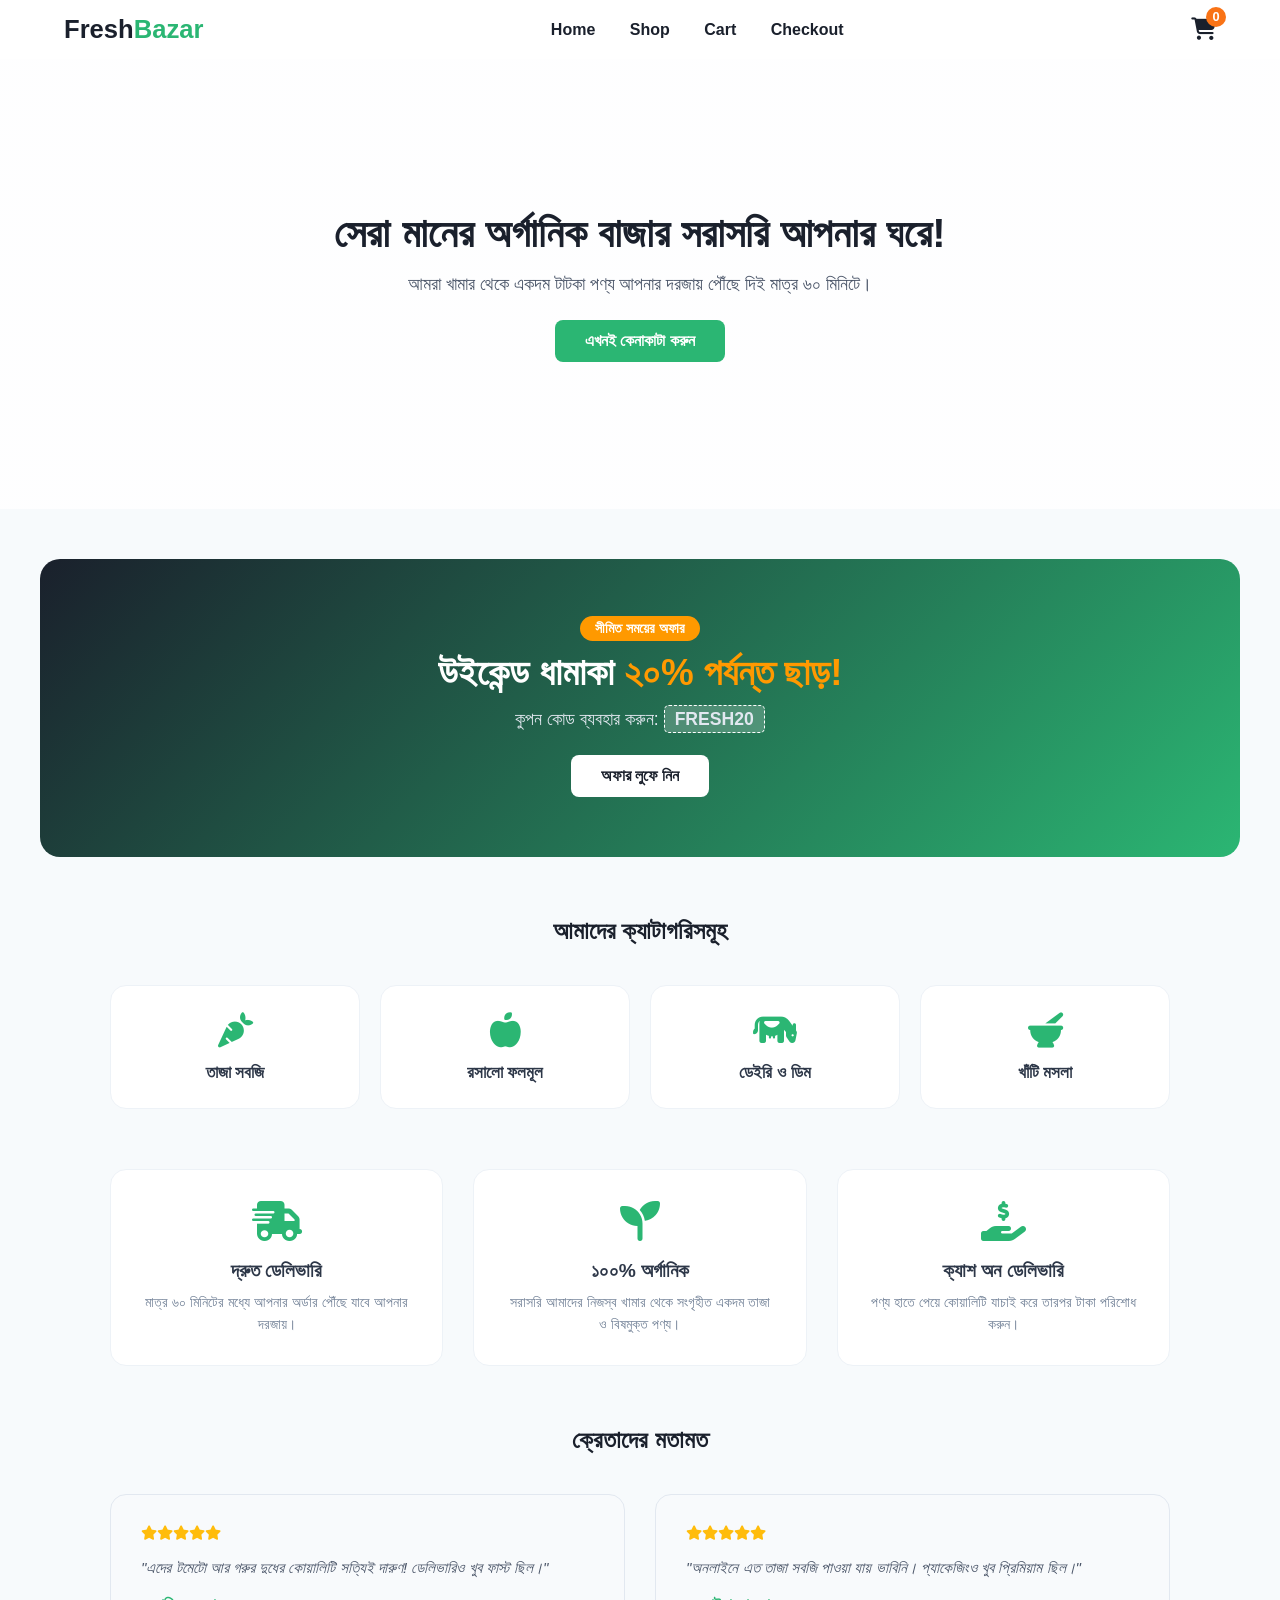
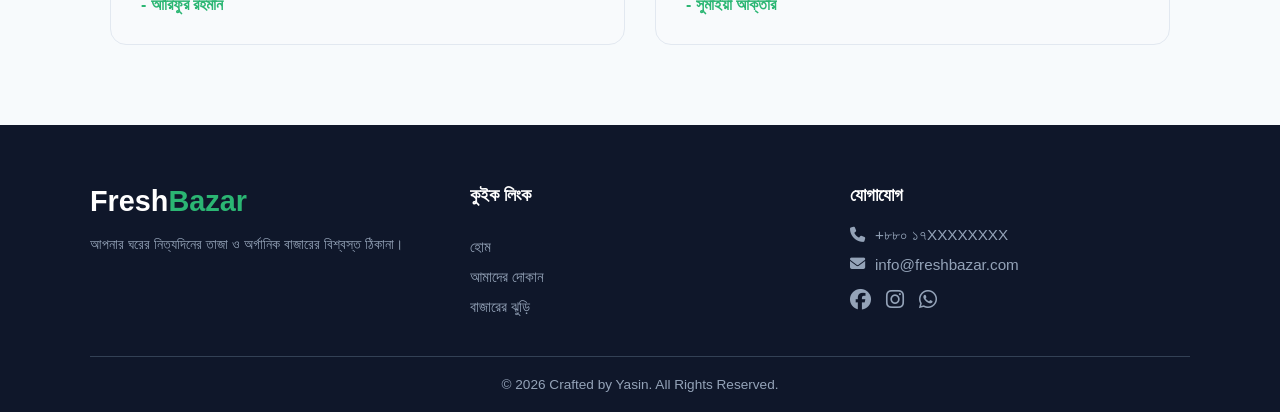
==== index.html @ c9fc0e52 "Add files via upload" ====
<!DOCTYPE html>
<html lang="bn">
<head>
    <meta charset="UTF-8">
    <meta name="viewport" content="width=device-width, initial-scale=1.0">
    <title>FreshBazar | মডার্ন অনলাইন গ্রোসারি</title>
    <link rel="stylesheet" href="https://cdnjs.cloudflare.com/ajax/libs/font-awesome/6.5.1/css/all.min.css">
    <link rel="stylesheet" href="style.css">
</head>
<body>

    <header>
        <nav class="navbar">
            <div class="logo">Fresh<span>Bazar</span></div>
            <div class="nav-links">
                <a href="index.html">Home</a>
                <a href="shop.html">Shop</a>
                <a href="cart.html">Cart</a>
                <a href="checkout.html">Checkout</a>
            </div>
            <div class="cart-btn">
                <i class="fa-solid fa-cart-shopping"></i>
                <span id="cart-count">0</span>
            </div>
        </nav>
    </header>

    <main>
        <section class="hero" id="home">
            <div class="hero-content">
                <h1>সেরা মানের <span class="green-text">অর্গানিক বাজার</span> সরাসরি আপনার ঘরে!</h1>
                <p>আমরা খামার থেকে একদম টাটকা পণ্য আপনার দরজায় পৌঁছে দিই মাত্র ৬০ মিনিটে।</p>
                <a href="shop.html" class="cta-btn">এখনই কেনাকাটা করুন</a>
            </div>
        </section>
        <section class="offer-banner">
    <div class="offer-content">
        <span class="promo-tag">সীমিত সময়ের অফার</span>
        <h2>উইকেন্ড ধামাকা <span class="discount-text">২০% পর্যন্ত ছাড়!</span></h2>
        <p>কুপন কোড ব্যবহার করুন: <strong class="code">FRESH20</strong></p>
        <a href="shop.html" class="banner-btn">অফার লুফে নিন</a>
    </div>
  </section>
        <section class="category-section">
    <div class="section-title">
        <h2>আমাদের <span class="green-text">ক্যাটাগরিসমূহ</span></h2>
    </div>
    <div class="category-grid">
        <a href="shop.html" class="category-card">
            <div class="cat-icon"><i class="fa-solid fa-carrot"></i></div>
            <h4>তাজা সবজি</h4>
        </a>
        <a href="shop.html" class="category-card">
            <div class="cat-icon"><i class="fa-solid fa-apple-whole"></i></div>
            <h4>রসালো ফলমূল</h4>
        </a>
        <a href="shop.html" class="category-card">
            <div class="cat-icon"><i class="fa-solid fa-cow"></i></div>
            <h4>ডেইরি ও ডিম</h4>
        </a>
        <a href="shop.html" class="category-card">
            <div class="cat-icon"><i class="fa-solid fa-mortar-pestle"></i></div>
            <h4>খাঁটি মসলা</h4>
        </a>
    </div>
</section>
       <section class="features-section">
    <div class="feature-card">
        <div class="feature-icon"><i class="fa-solid fa-truck-fast"></i></div>
        <h3>দ্রুত ডেলিভারি</h3>
        <p>মাত্র ৬০ মিনিটের মধ্যে আপনার অর্ডার পৌঁছে যাবে আপনার দরজায়।</p>
    </div>
    <div class="feature-card">
        <div class="feature-icon"><i class="fa-solid fa-seedling"></i></div>
        <h3>১০০% অর্গানিক</h3>
        <p>সরাসরি আমাদের নিজস্ব খামার থেকে সংগৃহীত একদম তাজা ও বিষমুক্ত পণ্য।</p>
    </div>
    <div class="feature-card">
        <div class="feature-icon"><i class="fa-solid fa-hand-holding-dollar"></i></div>
        <h3>ক্যাশ অন ডেলিভারি</h3>
        <p>পণ্য হাতে পেয়ে কোয়ালিটি যাচাই করে তারপর টাকা পরিশোধ করুন।</p>
    </div>
</section>

<section class="reviews-section">
    <div class="section-title">
        <h2>ক্রেতাদের <span class="green-text">মতামত</span></h2>
    </div>
    
    <div class="reviews-grid">
        <div class="review-card">
            <div class="stars"><i class="fa-solid fa-star"></i><i class="fa-solid fa-star"></i><i class="fa-solid fa-star"></i><i class="fa-solid fa-star"></i><i class="fa-solid fa-star"></i></div>
            <p>"এদের টমেটো আর গরুর দুধের কোয়ালিটি সত্যিই দারুণ! ডেলিভারিও খুব ফাস্ট ছিল।"</p>
            <h4>- আরিফুর রহমান</h4>
        </div>
        <div class="review-card">
            <div class="stars"><i class="fa-solid fa-star"></i><i class="fa-solid fa-star"></i><i class="fa-solid fa-star"></i><i class="fa-solid fa-star"></i><i class="fa-solid fa-star"></i></div>
            <p>"অনলাইনে এত তাজা সবজি পাওয়া যায় ভাবিনি। প্যাকেজিংও খুব প্রিমিয়াম ছিল।"</p>
            <h4>- সুমাইয়া আক্তার</h4>
        </div>
    </div>
</section>
    </main>
        <footer class="main-footer">
    <div class="footer-container">
        <div class="footer-brand">
            <div class="logo">Fresh<span>Bazar</span></div>
            <p>আপনার ঘরের নিত্যদিনের তাজা ও অর্গানিক বাজারের বিশ্বস্ত ঠিকানা।</p>
        </div>
        <div class="footer-links">
            <h4>কুইক লিংক</h4>
            <a href="index.html">হোম</a>
            <a href="shop.html">আমাদের দোকান</a>
            <a href="cart.html">বাজারের ঝুড়ি</a>
        </div>
        <div class="footer-contact">
            <h4>যোগাযোগ</h4>
            <p><i class="fa-solid fa-phone"></i> +৮৮০ ১৭XXXXXXXX</p>
            <p><i class="fa-solid fa-envelope"></i> info@freshbazar.com</p>
            <div class="social-icons">
                <a href="#"><i class="fa-brands fa-facebook"></i></a>
                <a href="#"><i class="fa-brands fa-instagram"></i></a>
                <a href="#"><i class="fa-brands fa-whatsapp"></i></a>
            </div>
        </div>
    </div>
    <div class="footer-bottom">
        <p>&copy; 2026 Crafted by Yasin. All Rights Reserved.</p>
    </div>
</footer>
    <script src="app.js"></script>
</body>
</html>
---- style.css ----
/* ==========================================================================
   ১. কালার ভেরিয়েবল ও বেসিক রিসেট (Clean Setup)
   ========================================================================== */
:root {
    --primary: #2bb673;     /* মডার্ন গ্রোসারি গ্রিন */
    --secondary: #ff9900;   /* কার্ট নোটিফিকেশন অরেঞ্জ */
    --dark: #1a202c;        /* টেক্সট কালার */
    --light: #f7fafc;       /* ব্যাকগ্রাউন্ড কালার */
    --white: #ffffff;
}

* {
    margin: 0;
    padding: 0;
    box-sizing: border-box;
    font-family: 'Inter', sans-serif;
}

body {
    background: var(--light);
    color: var(--dark);
    scroll-behavior: smooth;
}



/* ==========================================================================
   ২. হেডার ও নেভিগেশন বার (Sticky Navbar)
   ========================================================================== */
header {
    background: var(--white);
    padding: 15px 5%;
    position: sticky;
    top: 0;
    z-index: 100;
}

.navbar {
    display: flex;
    justify-content: space-between;
    align-items: center;
}

.logo {
    font-size: 1.6rem;
    font-weight: 800;
}

.logo span {
    color: var(--primary);
}

.nav-links a {
    text-decoration: none;
    color: var(--dark);
    margin: 0 15px;
    font-weight: 600;
}

.cart-btn {
    position: relative;
    font-size: 1.4rem;
    cursor: pointer;
}

#cart-count {
    position: absolute;
    top: -8px;
    right: -10px;
    background: var(--secondary);
    color: var(--white);
    font-size: 0.75rem;
    width: 20px;
    height: 20px;
    border-radius: 50%;
    display: flex;
    align-items: center;
    justify-content: center;
    font-weight: bold;
    transition: transform 0.2s; /* জাভাস্ক্রিপ্ট এনিমেশনের জন্য */
}



/* ==========================================================================
   ৩. হিরো ব্যানার সেকশন (Minimal Hero)
   ========================================================================== */
.hero {
    height: 50vh;
    background: linear-gradient(rgba(255,255,255,0.85), rgba(255,255,255,0.85)), 
                url('https://img.freepik.com/free-photo/fresh-vegetables-with-copy-space_23-2148314911.jpg');
    background-size: cover;
    background-position: center;
    display: flex;
    align-items: center;
    text-align: center;
    padding: 0 20px;
}

.hero-content {
    width: 100%;
    max-width: 800px;
    margin: 0 auto;
}

.hero-content h1 {
    font-size: 2.5rem;
    line-height: 1.3;
    margin-bottom: 15px;
}

.hero-content p {
    font-size: 1.1rem;
    color: #4a5568;
    margin-bottom: 25px;
}

.cta-btn {
    display: inline-block;
    background: var(--primary);
    color: var(--white);
    padding: 12px 30px;
    text-decoration: none;
    border-radius: 8px;
    font-weight: bold;
}



/* ==========================================================================
   ৪. প্রোডাক্ট সেকশন ও গ্রিড (Responsive Grid)
   ========================================================================== */
.shop-container {
    max-width: 1200px;
    margin: 60px auto;
    padding: 0 20px;
}

.section-title {
    text-align: center;
    margin-bottom: 40px;
}

.product-grid {
    display: grid;
    grid-template-columns: repeat(auto-fit, minmax(240px, 1fr));
    gap: 25px;
}



/* ==========================================================================
   ৫. মডার্ন প্রোডাক্ট কার্ড (Unique & Premium Card)
   ========================================================================== */
.product-card {
    background: var(--white);
    border-radius: 16px;
    padding: 20px;
    text-align: center;
    border: 1px solid #e2e8f0;
}

.img-box {
    height: 140px;
    display: flex;
    align-items: center;
    justify-content: center;
    margin-bottom: 15px;
    overflow: hidden; /* এটি জুম হওয়া ছবিকে কার্ডের বর্ডারের বাইরে যেতে দেবে না */
    position: relative;
}

.img-box img {
    max-height: 100%;
    transition: transform 0.3s ease;
}
.product-card:hover .img-box img {
    transform: scale(1.08); /* মাউস নিলে ছবি ৮% জুম হবে */
}

.product-card h3 {
    font-size: 1.15rem;
    margin-bottom: 5px;
}

.product-card p {
    color: #718096;
    font-size: 0.85rem;
    margin-bottom: 20px;
}

.price-box {
    display: flex;
    justify-content: space-between;
    align-items: center;
}

.price {
    font-size: 1.3rem;
    font-weight: 700;
}

.add-btn {
    background: #e6f7ed;
    color: var(--primary);
    border: none;
    padding: 8px 16px;
    border-radius: 8px;
    font-weight: 700;
    cursor: pointer;
}

.add-btn:hover {
    background: var(--primary);
    color: var(--white);
    transform: scale(1.05);
    background-color: #3b8754; /* আপনার প্রাইমারি কালারের একটু ডার্ক শেড */
    box-shadow: 0 4px 12px rgba(74, 169, 108, 0.2);
}
/* ক্লিক করার মুহূর্তে বাটনটি একটু দেবে যাবে (রিয়েল বাটনের মতো ফিলিংস) */
.add-btn:active {
    transform: scale(0.95);
}
/* Features Bar styling */
.features-bar {
    max-width: 1200px;
    margin: 40px auto;
    padding: 30px 20px;
    display: flex;
    justify-content: space-around;
    background: var(--white);
    border-radius: 16px;
    border: 1px solid #edf2f7;
    flex-wrap: wrap;
    gap: 20px;
}

.feature-item {
    display: flex;
    align-items: center;
    gap: 15px;
}

.feature-item i {
    font-size: 2rem;
    color: var(--primary);
}

.feature-item h4 {
    font-size: 1.1rem;
    margin-bottom: 2px;
}

.feature-item p {
    font-size: 0.85rem;
    color: #718096;
}




/* মোবাইলের জন্য ফিচারস বার ফিক্স */
@media (max-width: 768px) {
    .features-bar {
        flex-direction: column;
        align-items: flex-start;
        padding-left: 40px;
    }
}



/* ==========================================================================
   ৬. মোবাইল রেসপন্সিভ ফিক্স (Mobile Responsive)
   ========================================================================== */
@media (max-width: 768px) {
    .nav-links {
        display: none; /* মোবাইলে শুধু লোগো আর কার্ট আইকন থাকবে */
    }

    .hero-content h1 {
        font-size: 1.8rem;
    }

    .product-grid {
        grid-template-columns: repeat(2, 1fr); /* মোবাইলে পাশাপাশি ২টি করে প্রোডাক্ট দেখাবে */
        gap: 15px;
    }
    
    .product-card {
        padding: 15px;
    }
}
/* ==========================================================================
   ৭. অফার ব্যানার ও ডিসকাউন্ট স্টাইল (Offer & Promo)
   ========================================================================== */

/* প্রোমো ব্যানার */
.offer-banner {
    max-width: 1200px;
    margin: 50px auto;
    padding: 60px 20px;
    background: linear-gradient(135deg, #1a202c 0%, #2bb673 100%);
    border-radius: 20px;
    color: var(--white);
    text-align: center;
}

.promo-tag {
    background: var(--secondary);
    color: var(--white);
    padding: 5px 15px;
    border-radius: 50px;
    font-size: 0.85rem;
    font-weight: 700;
    text-transform: uppercase;
}

.offer-banner h2 {
    font-size: 2.3rem;
    margin: 15px 0;
}

.discount-text {
    color: var(--secondary);
}

.offer-banner p {
    font-size: 1.1rem;
    margin-bottom: 25px;
    color: #e2e8f0;
}

.offer-banner .code {
    background: rgba(255, 255, 255, 0.2);
    padding: 3px 10px;
    border-radius: 5px;
    border: 1px dashed var(--white);
}

.banner-btn {
    display: inline-block;
    background: var(--white);
    color: var(--dark);
    padding: 12px 30px;
    text-decoration: none;
    border-radius: 8px;
    font-weight: bold;
    transition: 0.3s;
}

.banner-btn:hover {
    background: var(--secondary);
    color: var(--white);
}


/* প্রোডাক্ট কার্ডের ডিসকাউন্ট ব্যাজ */
.product-card {
    position: relative; /* ব্যাজটি কোণায় সেট করার জন্য এটি জরুরি */
    transition: all 0.3s ease;
}

.badge-discount {
    position: absolute;
    top: 15px;
    left: 15px;
    background: #ff4d4d;
    color: var(--white);
    padding: 4px 10px;
    border-radius: 8px;
    font-size: 0.8rem;
    font-weight: bold;
    position: absolute;
    z-index: 10;
}


/* দামের বিন্যাস (Price Grid) */
.price-wrapper {
    display: flex;
    flex-direction: column;
    align-items: flex-start;
}

.old-price {
    font-size: 0.9rem;
    color: #a0aec0;
    text-decoration: line-through; /* মাঝখানে কাটা দাগ */
    margin-bottom: 2px;
}


/* মোবাইলের জন্য ব্যানার ফিক্স */
@media (max-width: 768px) {
    .offer-banner h2 {
        font-size: 1.6rem;
    }
    .offer-banner p {
        font-size: 0.95rem;
    }
}
/* ==========================================================================
   ৮. প্রোডাক্ট স্টক বার (Stock Progress Bar)
   ========================================================================== */

.stock-box {
    margin-bottom: 15px;
    text-align: left;
}

.stock-text {
    font-size: 0.8rem;
    color: #4a5568;
    margin-bottom: 5px;
    display: flex;
    justify-content: space-between;
}

.stock-text span {
    font-weight: bold;
    color: #ff4d4d; /* স্টক কম থাকলে লাল রঙে দেখাবে */
}

.stock-bar {
    width: 100%;
    height: 6px;
    background: #edf2f7;
    border-radius: 10px;
    overflow: hidden;
}

.stock-progress {
    height: 100%;
    background: linear-gradient(90deg, #ff4d4d, var(--secondary));
    border-radius: 10px;
}
/* ==========================================================================
   ৯. কার্ট ও চেকআউট পেজ স্টাইল (Cart & Checkout Pages)
   ========================================================================== */

/* পেজগুলোর কাস্টম উইথ */
.max-width-cart {
    max-width: 800px;
}

.max-width-checkout {
    max-width: 600px;
}

.logo a {
    text-decoration: none;
    color: inherit;
}

/* কার্ট বক্স ডিজাইন */
.cart-box {
    background: var(--white);
    padding: 30px;
    border-radius: 20px;
    border: 1px solid #edf2f7;
}

.cart-list {
    display: flex;
    flex-direction: column;
    gap: 20px;
}

.cart-item {
    display: flex;
    justify-content: space-between;
    align-items: center;
    border-bottom: 1px solid #edf2f7;
    padding-bottom: 15px;
}

.cart-item-info {
    display: flex;
    align-items: center;
    gap: 15px;
}

.cart-item-info img {
    width: 50px;
    height: 50px;
    object-fit: contain;
}

.cart-item-info h4 {
    font-size: 1.1rem;
}

.cart-item-info p {
    font-size: 0.85rem;
    color: #718096;
}

.item-price {
    font-size: 1.2rem;
    font-weight: 700;
}

.cart-total-section {
    margin-top: 30px;
    display: flex;
    flex-direction: column;
    align-items: flex-end;
    gap: 15px;
}

.cart-total-section h3 {
    font-size: 1.4rem;
}

.cart-total-section .cta-btn {
    text-decoration: none;
}


/* চেকআউট ফর্ম ডিজাইন */
.checkout-form {
    background: var(--white);
    padding: 40px;
    border-radius: 20px;
    border: 1px solid #edf2f7;
    display: flex;
    flex-direction: column;
    gap: 20px;
}

.input-group {
    display: flex;
    flex-direction: column;
}

.input-group label {
    margin-bottom: 8px;
    font-weight: 600;
    font-size: 0.95rem;
    color: #4a5568;
    text-align: left;
}

.input-group input, 
.input-group textarea {
    width: 100%;
    padding: 14px;
    border: 1px solid #e2e8f0;
    border-radius: 10px;
    font-size: 1rem;
    outline: none;
    background: #f8fafc;
    transition: 0.3s;
}

.input-group textarea {
    font-family: inherit;
    resize: none;
}

.input-group input:focus, 
.input-group textarea:focus {
    border-color: var(--primary);
    background: var(--white);
}

.payment-notice {
    background: #e6f7ed;
    padding: 15px;
    border-radius: 10px;
    display: flex;
    align-items: center;
    gap: 10px;
    color: var(--primary);
    font-weight: 600;
    font-size: 0.9rem;
}

.full-width-btn {
    border: none;
    width: 100%;
    cursor: pointer;
    text-align: center;
}
/* ==========================================================================
   ১০. হোম পেজের নতুন সেকশন স্টাইল (Features & Reviews)
   ========================================================================== */

/* বৈশিষ্ট্য সেকশন */
.features-section {
    display: grid;
    grid-template-columns: repeat(auto-fit, minmax(250px, 1fr));
    gap: 30px;
    margin: 50px auto;
    max-width: 1100px;
    padding: 0 20px;
}

.feature-card {
    background: var(--white);
    padding: 30px;
    border-radius: 16px;
    text-align: center;
    border: 1px solid #edf2f7;
    transition: transform 0.3s ease, box-shadow 0.3s ease;
}

.feature-card:hover {
    transform: translateY(-5px);
    box-shadow: 0 10px 20px rgba(0, 0, 0, 0.05);
}

.feature-icon {
    font-size: 2.5rem;
    color: var(--primary);
    margin-bottom: 15px;
}

.feature-card h3 {
    font-size: 1.2rem;
    color: #2d3748;
    margin-bottom: 10px;
}

.feature-card p {
    font-size: 0.9rem;
    color: #718096;
    line-height: 1.5;
}

/* রিভিউ সেকশন */
.reviews-section {
    margin: 60px auto;
    max-width: 1100px;
    padding: 0 20px;
}

.reviews-grid {
    display: grid;
    grid-template-columns: repeat(auto-fit, minmax(300px, 1fr));
    gap: 30px;
    margin-top: 30px;
}

.review-card {
    background: #f8fafc;
    padding: 30px;
    border-radius: 16px;
    border: 1px solid #e2e8f0;
    position: relative;
    text-align: left;
}

.stars {
    color: #ffbc0b;
    margin-bottom: 15px;
    font-size: 0.9rem;
}

.review-card p {
    font-style: italic;
    color: #4a5568;
    font-size: 0.95rem;
    line-height: 1.6;
    margin-bottom: 15px;
}

.review-card h4 {
    font-size: 1rem;
    color: var(--primary);
    font-weight: 600;
}
/* ==========================================================================
   ১১. ক্যাটাগরি ও মডার্ন ফুটার স্টাইল (Category & Footer)
   ========================================================================== */

/* ক্যাটাগরি সেকশন */
.category-section {
    margin: 60px auto;
    max-width: 1100px;
    padding: 0 20px;
}

.category-grid {
    display: grid;
    grid-template-columns: repeat(auto-fit, minmax(180px, 1fr));
    gap: 20px;
    margin-top: 30px;
}

.category-card {
    background: #ffffff;
    padding: 25px 15px;
    border-radius: 16px;
    text-align: center;
    border: 1px solid #edf2f7;
    text-decoration: none;
    color: inherit;
    transition: all 0.3s ease;
}

.category-card:hover {
    transform: translateY(-5px);
    border-color: var(--primary);
    box-shadow: 0 10px 20px rgba(74, 169, 108, 0.08);
}

.cat-icon {
    font-size: 2.2rem;
    color: var(--primary);
    margin-bottom: 12px;
}

.category-card h4 {
    font-size: 1.05rem;
    color: #2d3748;
    font-weight: 600;
}

/* বড় ফুটার স্টাইল */
.main-footer {
    background: #0f172a; /* ডার্ক মডার্ন কালার */
    color: #94a3b8;
    padding: 60px 20px 20px 20px;
    margin-top: 80px;
    font-family: inherit;
}

.footer-container {
    max-width: 1100px;
    margin: 0 auto;
    display: grid;
    grid-template-columns: repeat(auto-fit, minmax(250px, 1fr));
    gap: 40px;
    text-align: left;
}

.footer-brand .logo {
    font-size: 1.8rem;
    font-weight: bold;
    color: #ffffff;
    margin-bottom: 15px;
}

.footer-brand .logo span {
    color: var(--primary);
}

.footer-brand p {
    font-size: 0.9rem;
    line-height: 1.6;
}

.footer-links h4, 
.footer-contact h4 {
    color: #ffffff;
    font-size: 1.1rem;
    margin-bottom: 20px;
    font-weight: 600;
}

.footer-links {
    display: flex;
    flex-direction: column;
    gap: 12px;
}

.footer-links a {
    color: #94a3b8;
    text-decoration: none;
    font-size: 0.95rem;
    transition: 0.2s;
}

.footer-links a:hover {
    color: var(--primary);
    padding-left: 5px;
}

.footer-contact p {
    font-size: 0.95rem;
    margin-bottom: 12px;
    display: flex;
    align-items: center;
    gap: 10px;
}

.social-icons {
    display: flex;
    gap: 15px;
    margin-top: 15px;
}

.social-icons a {
    color: #94a3b8;
    font-size: 1.3rem;
    transition: 0.3s;
}

.social-icons a:hover {
    color: var(--primary);
    transform: scale(1.1);
}

.footer-bottom {
    max-width: 1100px;
    margin: 40px auto 0 auto;
    padding-top: 20px;
    border-top: 1px solid #334155;
    text-align: center;
    font-size: 0.85rem;
}
/* ==========================================================================
   ১২. শপ পেজ ক্যাটাগরি বাটন স্টাইল (Shop Page Category Buttons)
   ========================================================================== */
.shop-categories {
    display: flex;
    justify-content: center;
    gap: 15px;
    margin: 30px auto;
    flex-wrap: wrap;
    max-width: 1100px;
    padding: 0 20px;
}

.shop-cat-btn {
    background: #ffffff;
    color: #4a5568;
    border: 1px solid #e2e8f0;
    padding: 10px 22px;
    font-size: 0.95rem;
    font-weight: 600;
    border-radius: 30px;
    cursor: pointer;
    display: flex;
    align-items: center;
    gap: 8px;
    transition: all 0.3s ease;
}

.shop-cat-btn i {
    color: var(--primary);
}

.shop-cat-btn:hover {
    border-color: var(--primary);
    color: var(--primary);
    background: #f0fdf4;
}

.shop-cat-btn.active {
    background: var(--primary);
    color: #ffffff;
    border-color: var(--primary);
}

.shop-cat-btn.active i {
    color: #ffffff;
}
/* কার্ট আইকন ও লাল গোল সংখ্যার সুন্দর ডিজাইন */
.cart-icon-wrapper {
    position: relative;
    margin-left: 15px;
}

.cart-basket-btn {
    color: #334155;
    font-size: 1.4rem;
}

#cart-count {
    position: absolute;
    top: -10px;
    right: -10px;
    background: #f97316;
    color: white;
    border-radius: 50%;
    padding: 2px 7px;
    font-size: 0.8rem;
    font-weight: bold;
}
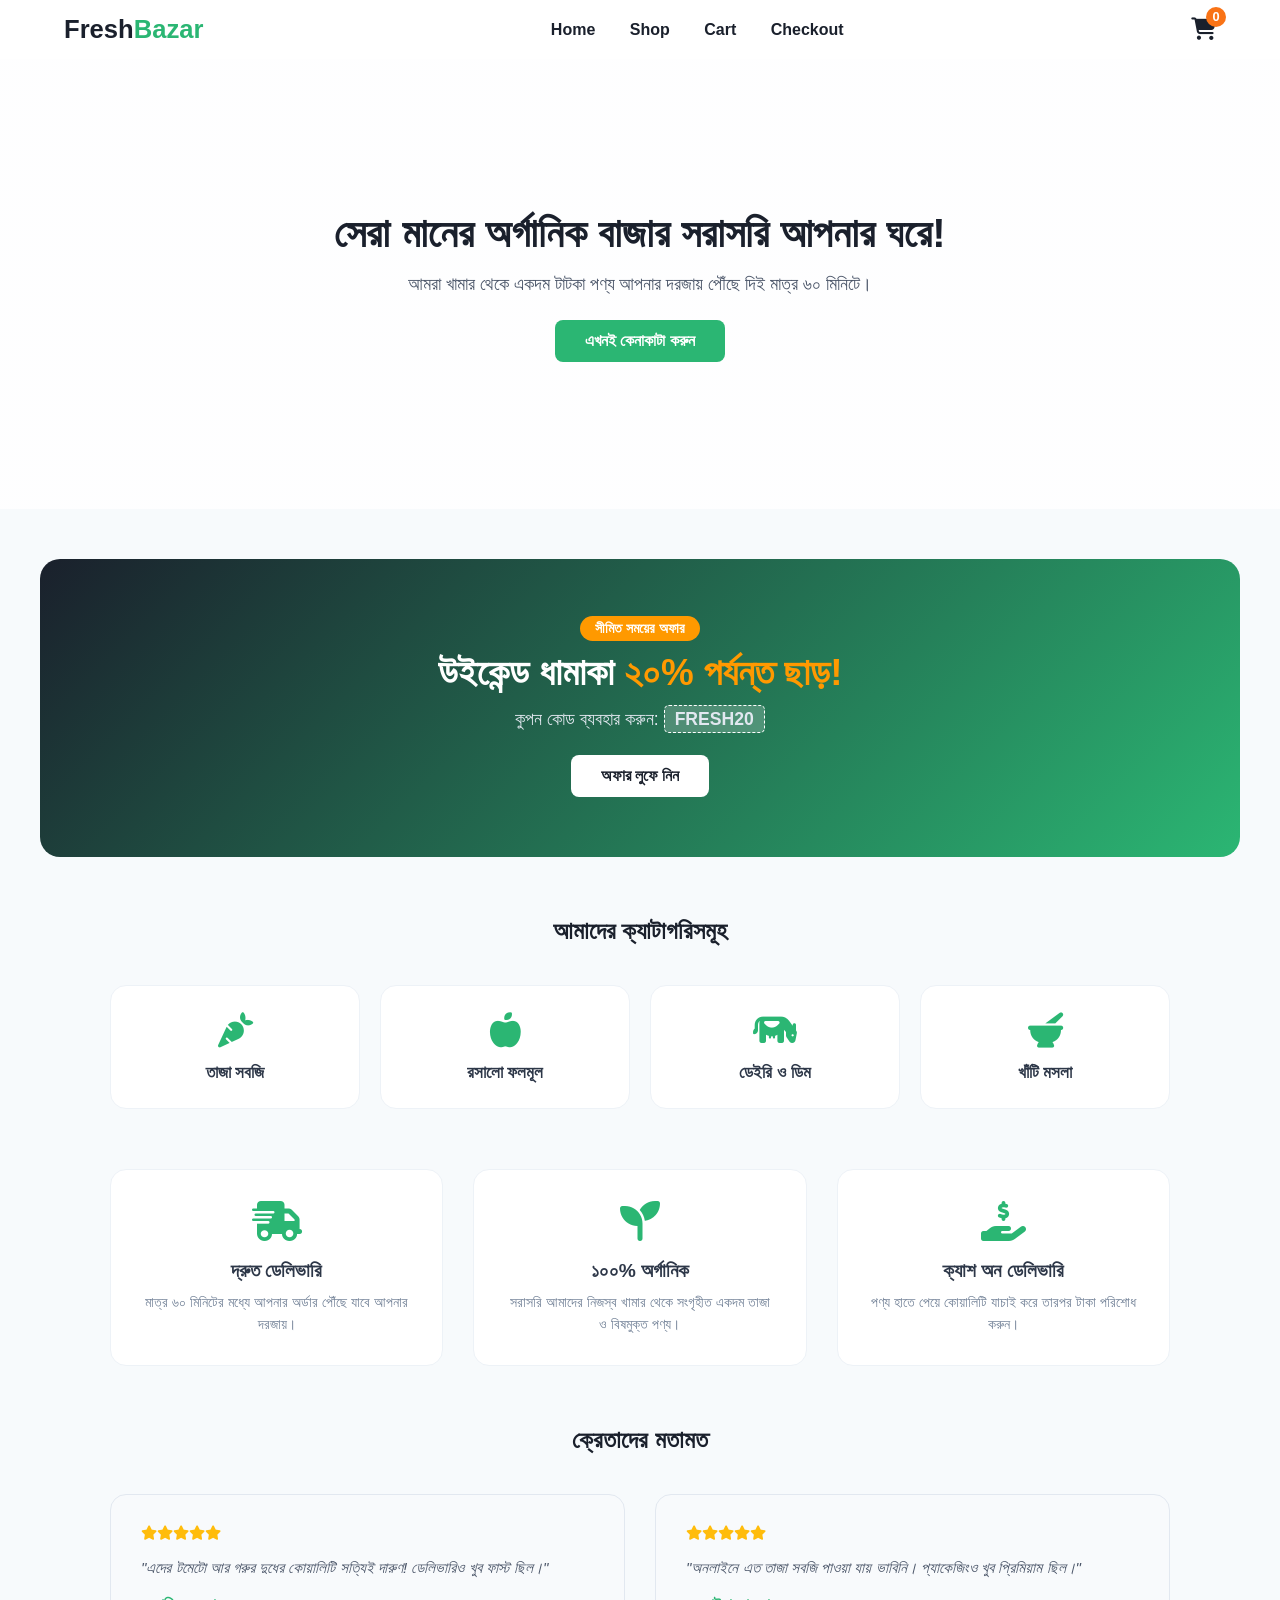
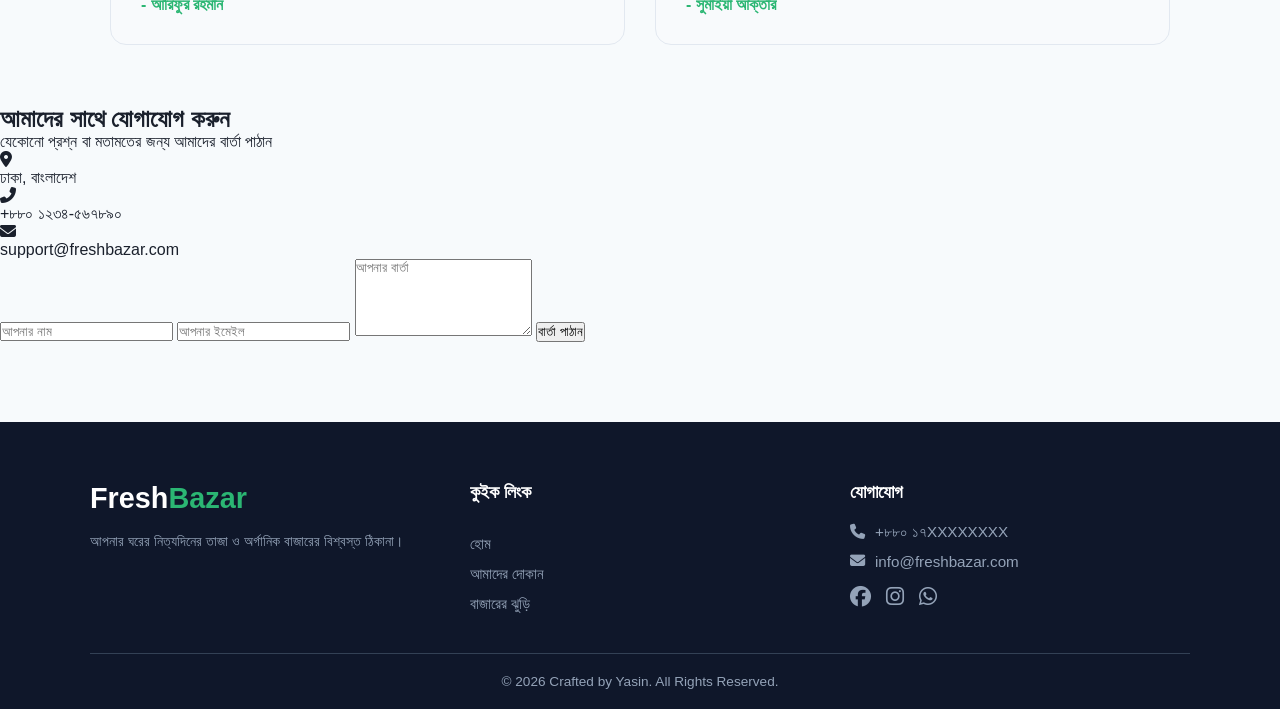
==== commit 82363b00: "Update index.html" ====
--- a/index.html
+++ b/index.html
@@ -100,6 +100,40 @@
         </div>
     </div>
 </section>
+        <!-- যোগাযোগ সেকশন শুরু -->
+<section class="contact-section" id="contact">
+    <div class="contact-container">
+        <h2>আমাদের সাথে যোগাযোগ করুন</h2>
+        <p>যেকোনো প্রশ্ন বা মতামতের জন্য আমাদের বার্তা পাঠান</p>
+        
+        <div class="contact-wrapper">
+            <!-- কন্টাক্ট ইনফো -->
+            <div class="contact-info">
+                <div class="info-item">
+                    <i class="fas fa-map-marker-alt"></i>
+                    <p>ঢাকা, বাংলাদেশ</p>
+                </div>
+                <div class="info-item">
+                    <i class="fas fa-phone-alt"></i>
+                    <p>+৮৮০ ১২৩৪-৫৬৭৮৯০</p>
+                </div>
+                <div class="info-item">
+                    <i class="fas fa-envelope"></i>
+                    <p>support@freshbazar.com</p>
+                </div>
+            </div>
+
+            <!-- কন্টাক্ট ফর্ম -->
+            <form class="contact-form">
+                <input type="text" placeholder="আপনার নাম" required>
+                <input type="email" placeholder="আপনার ইমেইল" required>
+                <textarea placeholder="আপনার বার্তা" rows="5" required></textarea>
+                <button type="submit" class="submit-btn">বার্তা পাঠান</button>
+            </form>
+        </div>
+    </div>
+</section>
+<!-- যোগাযোগ সেকশন শেষ -->
     </main>
         <footer class="main-footer">
     <div class="footer-container">
@@ -130,4 +164,4 @@
 </footer>
     <script src="app.js"></script>
 </body>
-</html>+</html>
--- a/style.css
+++ b/style.css
@@ -393,7 +393,10 @@
 
 /* মোবাইলের জন্য ব্যানার ফিক্স */
 @media (max-width: 768px) {
-    .offer-banner h2 {
+   .offer-banner {
+        margin: 20px 15px;
+    }
+   .offer-banner h2 {
         font-size: 1.6rem;
     }
     .offer-banner p {
@@ -879,4 +882,4 @@
     padding: 2px 7px;
     font-size: 0.8rem;
     font-weight: bold;
-}+}
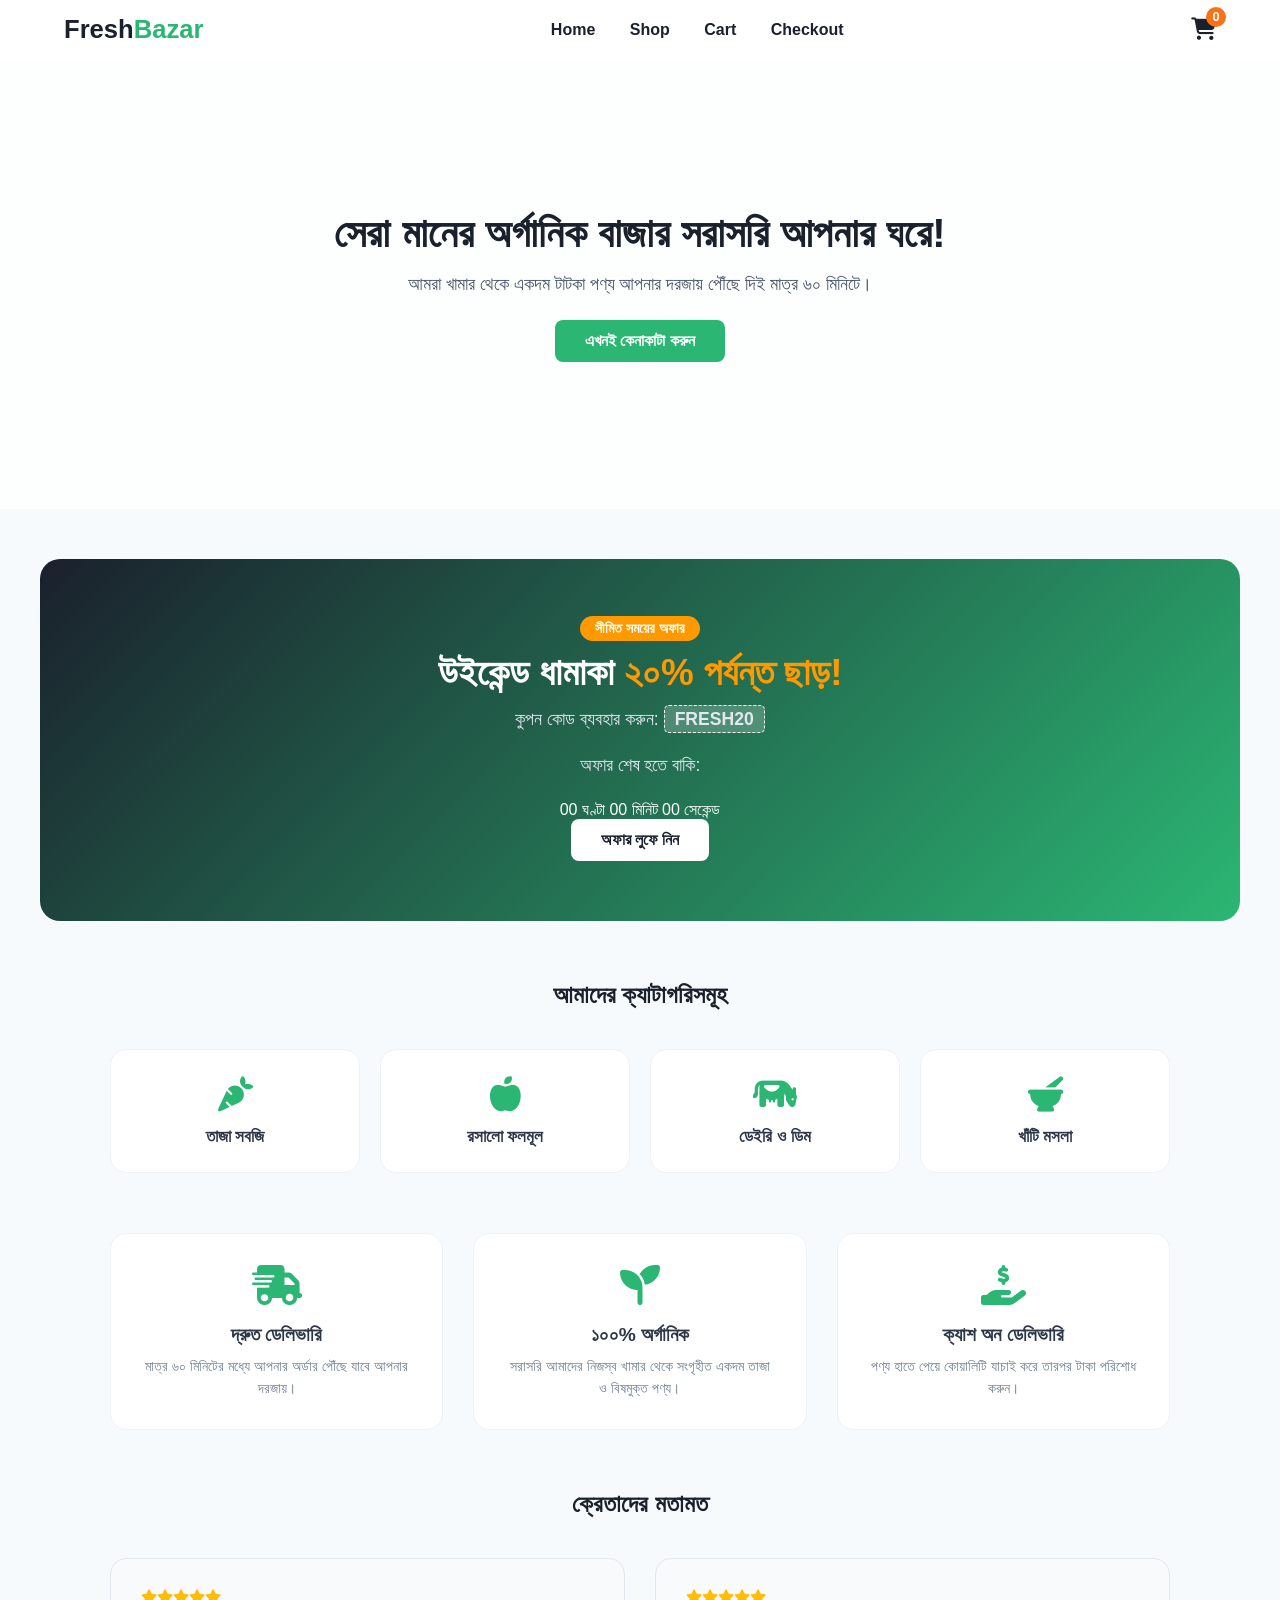
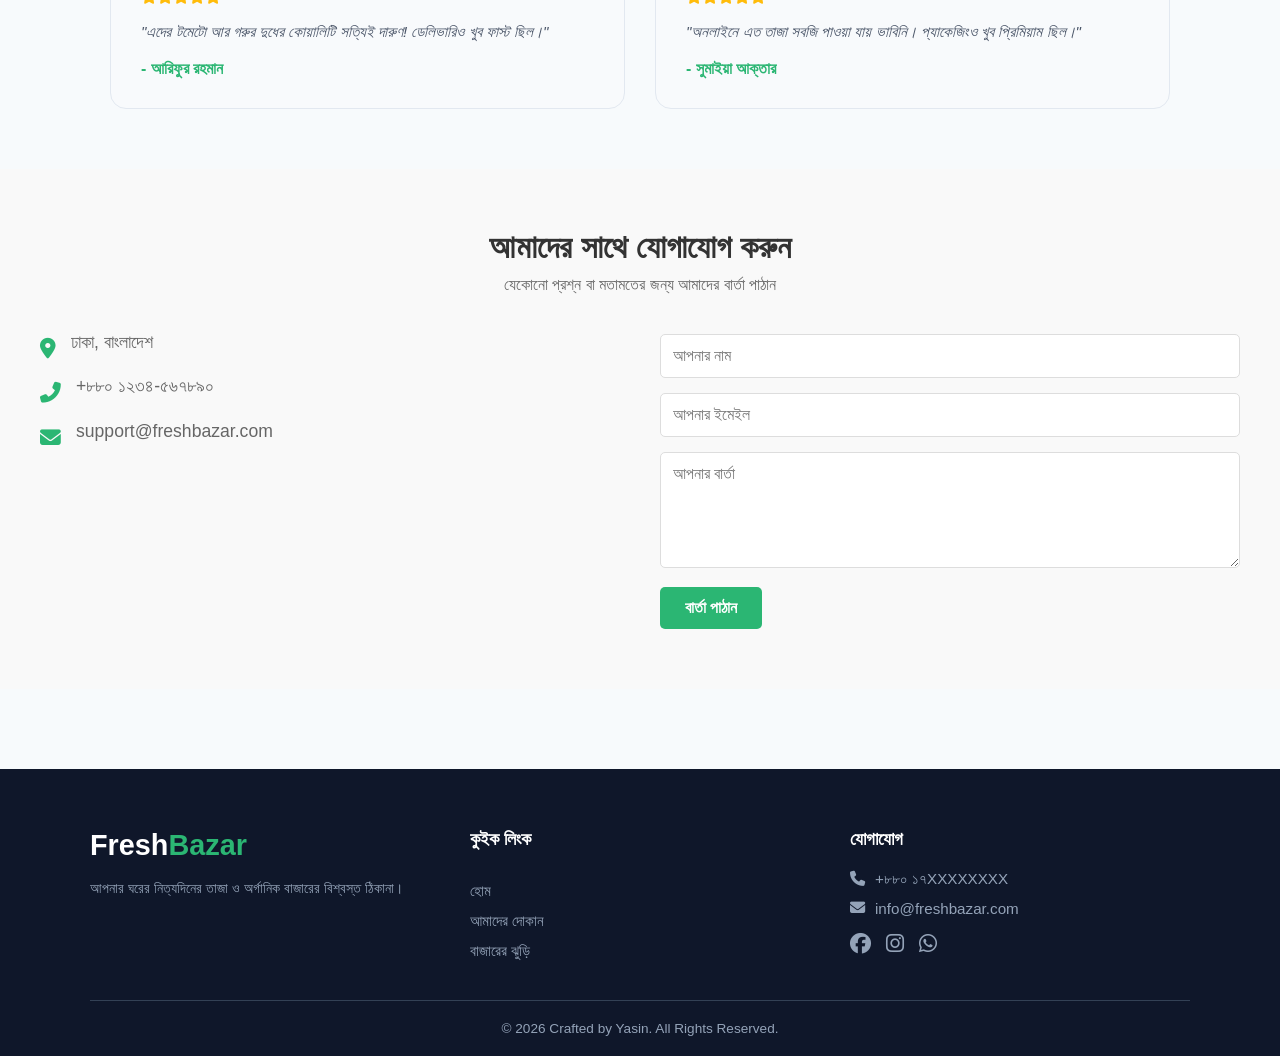
==== commit 90e2c6ea: "Update index.html" ====
--- a/index.html
+++ b/index.html
@@ -38,6 +38,15 @@
         <span class="promo-tag">সীমিত সময়ের অফার</span>
         <h2>উইকেন্ড ধামাকা <span class="discount-text">২০% পর্যন্ত ছাড়!</span></h2>
         <p>কুপন কোড ব্যবহার করুন: <strong class="code">FRESH20</strong></p>
+        <!-- লাইভ কাউন্টডাউন টাইমার -->
+        <div class="timer-container">
+            <p>অফার শেষ হতে বাকি:</p>
+            <div id="countdown">
+                <span id="hours">00</span> ঘণ্টা 
+                <span id="minutes">00</span> মিনিট 
+                <span id="seconds">00</span> সেকেন্ড
+            </div>
+        </div>
         <a href="shop.html" class="banner-btn">অফার লুফে নিন</a>
     </div>
   </section>
--- a/style.css
+++ b/style.css
@@ -883,3 +883,96 @@
     font-size: 0.8rem;
     font-weight: bold;
 }
+/* কন্টাক্ট সেকশন সিএসএস */
+.contact-section {
+    padding: 60px 20px;
+    background-color: #f9f9f9;
+}
+
+.contact-container {
+    max-width: 1200px;
+    margin: 0 auto;
+    text-align: center;
+}
+
+.contact-container h2 {
+    font-size: 2rem;
+    color: #333;
+    margin-bottom: 10px;
+}
+
+.contact-container p {
+    color: #666;
+    margin-bottom: 40px;
+}
+
+.contact-wrapper {
+    display: flex;
+    flex-wrap: wrap;
+    gap: 40px;
+    justify-content: space-between;
+    text-align: left;
+}
+
+.contact-info, .contact-form {
+    flex: 1;
+    min-width: 280px;
+}
+
+.info-item {
+    display: flex;
+    gap: 15px;
+    margin-bottom: 20px;
+    font-size: 1.1rem;
+    color: #444;
+}
+.info-item p {
+    margin: 0;
+    line-height: 1 /* লাইন সোজা রাখবে */
+   
+   
+}
+.info-item i {
+    color: #2bb673; /* আপনার থিম কালার অনুযায়ী পরিবর্তন করতে পারেন */
+    font-size: 1.3rem;
+    display: flex;
+    margin-top: 4px;
+    
+}
+
+.contact-form input, .contact-form textarea {
+    width: 100%;
+    padding: 12px;
+    margin-bottom: 15px;
+    border: 1px solid #ddd;
+    border-radius: 5px;
+    font-size: 1rem;
+    outline: none;
+}
+
+.contact-form input:focus, .contact-form textarea:focus {
+    border-color: #2bb673;
+}
+
+.submit-btn {
+    background-color: #2bb673;
+    color: white;
+    padding: 12px 25px;
+    border: none;
+    border-radius: 5px;
+    cursor: pointer;
+    font-size: 1rem;
+    font-weight: bold;
+    transition: background 0.3s;
+}
+
+.submit-btn:hover {
+    background-color: #1a202c;
+}
+
+/* মোবাইল রেসপনসিভ */
+@media (max-width: 768px) {
+    .contact-wrapper {
+        flex-direction: column;
+    }
+}
